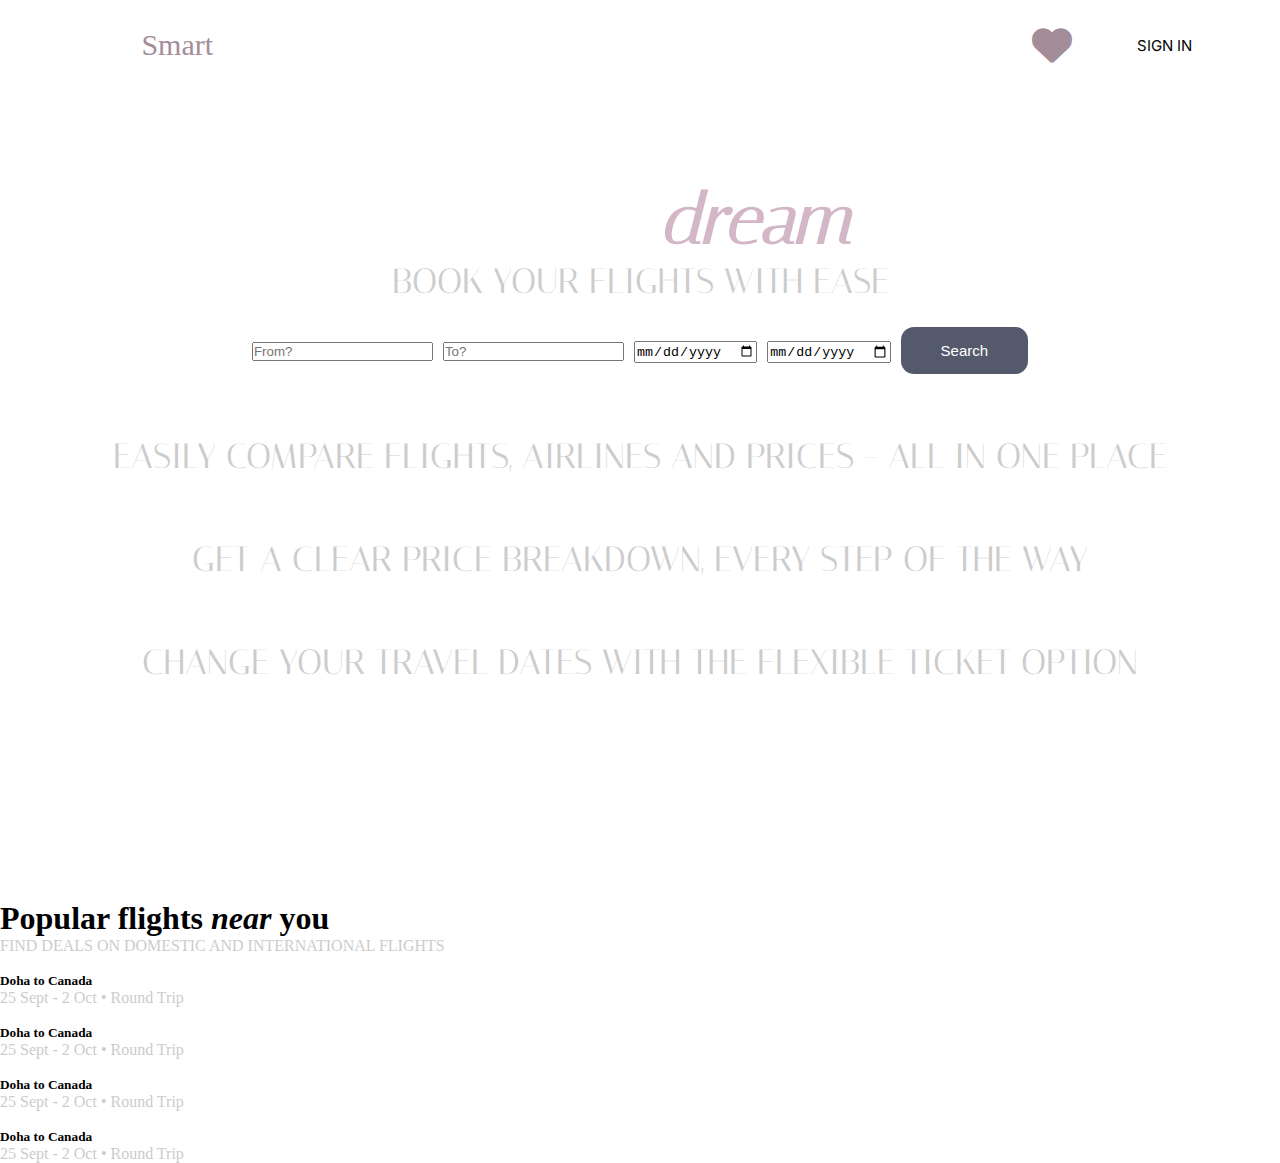
==== indexCSS.html @ c1a7bb24 "Added index.html but it's CSS and need to fix the picture layout" ====
<!DOCTYPE html>
<html lang="en">
<head>
    <meta charset="UTF-8">
    <meta name="viewport" content="width=device-width, initial-scale=1.0">
    <link rel="stylesheet" href="style.css">
    <link rel="stylesheet" href="https://cdnjs.cloudflare.com/ajax/libs/font-awesome/6.6.0/css/all.min.css">
    <title>TravelSmart</title>
</head>
<body>
    <!---------------------------------------Home Section--------------------------------------------------->

    <div class="main-container">
        <!--          Start of Navigation bar            -->
            <nav>
            <!--Logo-->
                <div class="logo">
                    <h2>Travel<span>Smart</span></h2>
                </div>

                <!--Navigation Links-->
                <div class="nav-links">
                    <a href="#about">ABOUT US</a>
                    <a href="#trip-catalog">TRIP CATALOG</a>
                    <a href="#tour-review">TOUR REVIEW</a>
                    <a href="#contact">CONTACT US</a>
                </div>
                
                <div class="login">
                    <i class="fa-solid fa-heart"></i>
                    <button>SIGN IN</button>
                </div>
            </nav>
            
            <!--Heart side bar and Sign in -->
            <!--            Start of Hero Section            -->
        
            <div class="hero">
                <h1>Discover your next <em><span>dream</span></em> destination
                </h1>
                <p class="sentence">BOOK YOUR FLIGHTS WITH EASE</p>
                <div class="search-bar">
                    <input type="text" placeholder="From?">
                    <input type="text" placeholder="To?">
                    <input type="date" placeholder="Date of Departure">
                    <input type="date" placeholder="Date of Return">
                    <button>Search</button>
                </div>
                
                <div class="about1">
                    <div class="gradient">
                        <div class="columns">
                            <div class="column1">
                                <h2>Search a huge selection</h2>
                                <p>EASILY COMPARE FLIGHTS, AIRLINES AND PRICES - ALL IN ONE PLACE</p>
                            </div>
                            <div class="column2">
                                <h2>Pay no hidden fees</h2>
                                <p>GET A CLEAR PRICE BREAKDOWN, EVERY STEP OF THE WAY</p>
                            </div>
                            <div class="column3">
                                <h2>Get more flexibility</h2>
                                <p>CHANGE YOUR TRAVEL DATES WITH THE FLEXIBLE TICKET OPTION</p>
                            </div>
                        </div>
                    </div>

                </div>
            </div>
            <!--           End of Hero Section            --> 
        </div>
        <!--          End of Navigation Bar          -->
    </div>


<!--- I need help with this ------>

    <div class="popular-flights">
        <h1>Popular flights <em><span>near</span></em> you</h1>
        <p>FIND DEALS ON DOMESTIC AND INTERNATIONAL FLIGHTS</p>

        <div class="gallery">

            <div class="popular-flights-imgs">
                <a href="">
                    <img src="assets/imgs/Canada 1.jpg" alt="">
                </a>
                <h5>Doha to Canada</h5>
                <p>25 Sept - 2 Oct • Round Trip</p> 
            </div>
    
            <div class="popular-flights-imgs">
                <a href="">
                    <img src="assets/imgs/Canada 1.jpg" alt="">
                </a>
                <h5>Doha to Canada</h5>
                <p>25 Sept - 2 Oct • Round Trip</p> 
            </div>
    
            <div class="popular-flights-imgs">
                <a href="">
                    <img src="assets/imgs/Canada 1.jpg" alt="">
                </a>
                <h5>Doha to Canada</h5>
                <p>25 Sept - 2 Oct • Round Trip</p> 
            </div>
    
            <div class="popular-flights-imgs">
                <a href="">
                    <img src="assets/imgs/Canada 1.jpg" alt="">
                </a>
                <h5>Doha to Canada</h5>
                <p>25 Sept - 2 Oct • Round Trip</p> 
            </div>

        </div>
    </div>

</body>
</html>
---- style.css ----
@import url('https://fonts.googleapis.com/css2?family=Italiana&display=swap');
@import url('https://fonts.googleapis.com/css2?family=Inria+Serif:ital,wght@0,300;0,400;0,700;1,300;1,400;1,700&family=Italiana&display=swap');
@import url('https://fonts.googleapis.com/css2?family=Inria+Serif:ital,wght@0,300;0,400;0,700;1,300;1,400;1,700&family=Inter:ital,opsz,wght@0,14..32,100..900;1,14..32,100..900&family=Italiana&display=swap');

*{
    margin: 0;
    padding: 0;
    outline: none;
    box-sizing: border-box;
}

:root{
    --pink: #A38D99;
    --light-pink: #d3b7c6;
    --blue: #545A6B;
    --font1: Italiana;
    --font2: Inria;
    --font3: Inter;
}
.main-container{
    width: 100%;
    height: 100vh;
    background-image: url(assets/imgs/pexels-eberhardgross-572897.jpg);
    background-size: cover;
    background-position: center;
}

html{scroll-behavior: smooth;}
a{text-decoration: none;}
p{color: #ccc;}
img{object-fit: cover;}

nav{
    display: flex;
    justify-content: space-around;
    padding-top: 20px;
}
nav .logo h2, .logo span{
    padding: 8px;
    font-size: 30px;
    font-family: var(--font2);
    font-weight: 100;
}
.logo h2{color: #FFFFFF;}
.logo span{color: var(--pink);}

 nav .nav-links{
    display: flex;
    align-items: center;
    justify-content: center;
    padding: 8px 20px;
    gap: 55px;
}

nav .nav-links a{
    color: #FFFFFF;
    transition: all 0.3s ease;
    font-family: var(--font3);
}

nav .nav-links a:hover{
    color: var(--pink);
}

nav .login{
    display: flex;
    gap: 25px;
    align-items: center;
}
nav .login button{
    padding: 15px 40px;
    border: none;
    outline: none;
    background-color: rgba(255, 255, 255, 0.5);
    border-radius: 13px;
    cursor: pointer;
    transition: 0.3s ease;
    font-size: 15px;
    font-family: var(--font3);
}

nav .login button:hover{
    background-color: var(--pink);
    transition: 0.3s ease;
}

nav .login i{
    font-size: 40px;
    color: var(--pink);
}

.hero{
    display: flex;
    justify-content: center;
    flex-direction: column;
    align-items: center;
    text-align: center;
    height: 80vh;
    font-size: 35px;
    font-family: var(--font1);
    color: #FFFFFF;
}

.hero button{
    padding: 15px 40px;
    border: none;
    outline: none;
    background-color: var(--blue);
    border-radius: 13px;
    cursor: pointer;
    margin-top: 25px;
    font-size: 15px;
    color: #FFFFFF;
}

.hero span{
    color: var(--light-pink);
}

.about-container{
    width: 100%;
    height: 100vh;
    background-color: var(--blue);
}
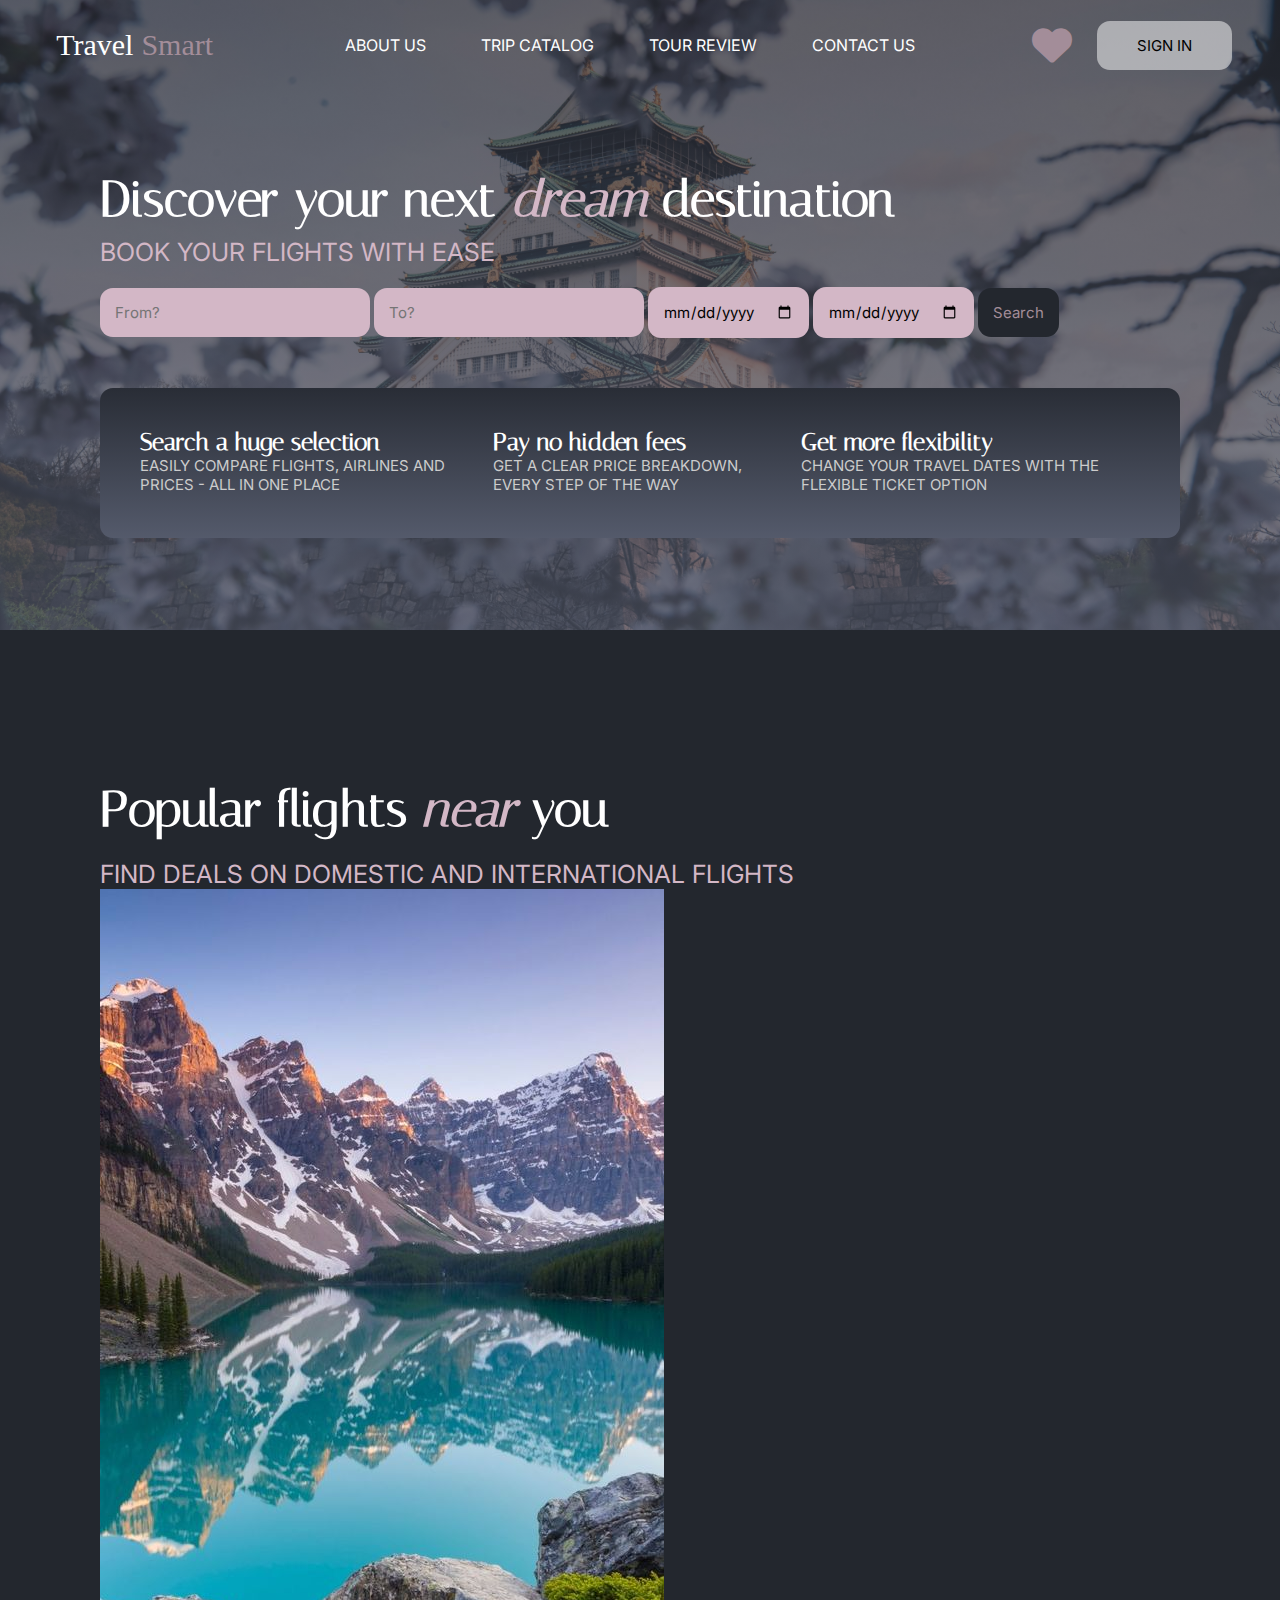
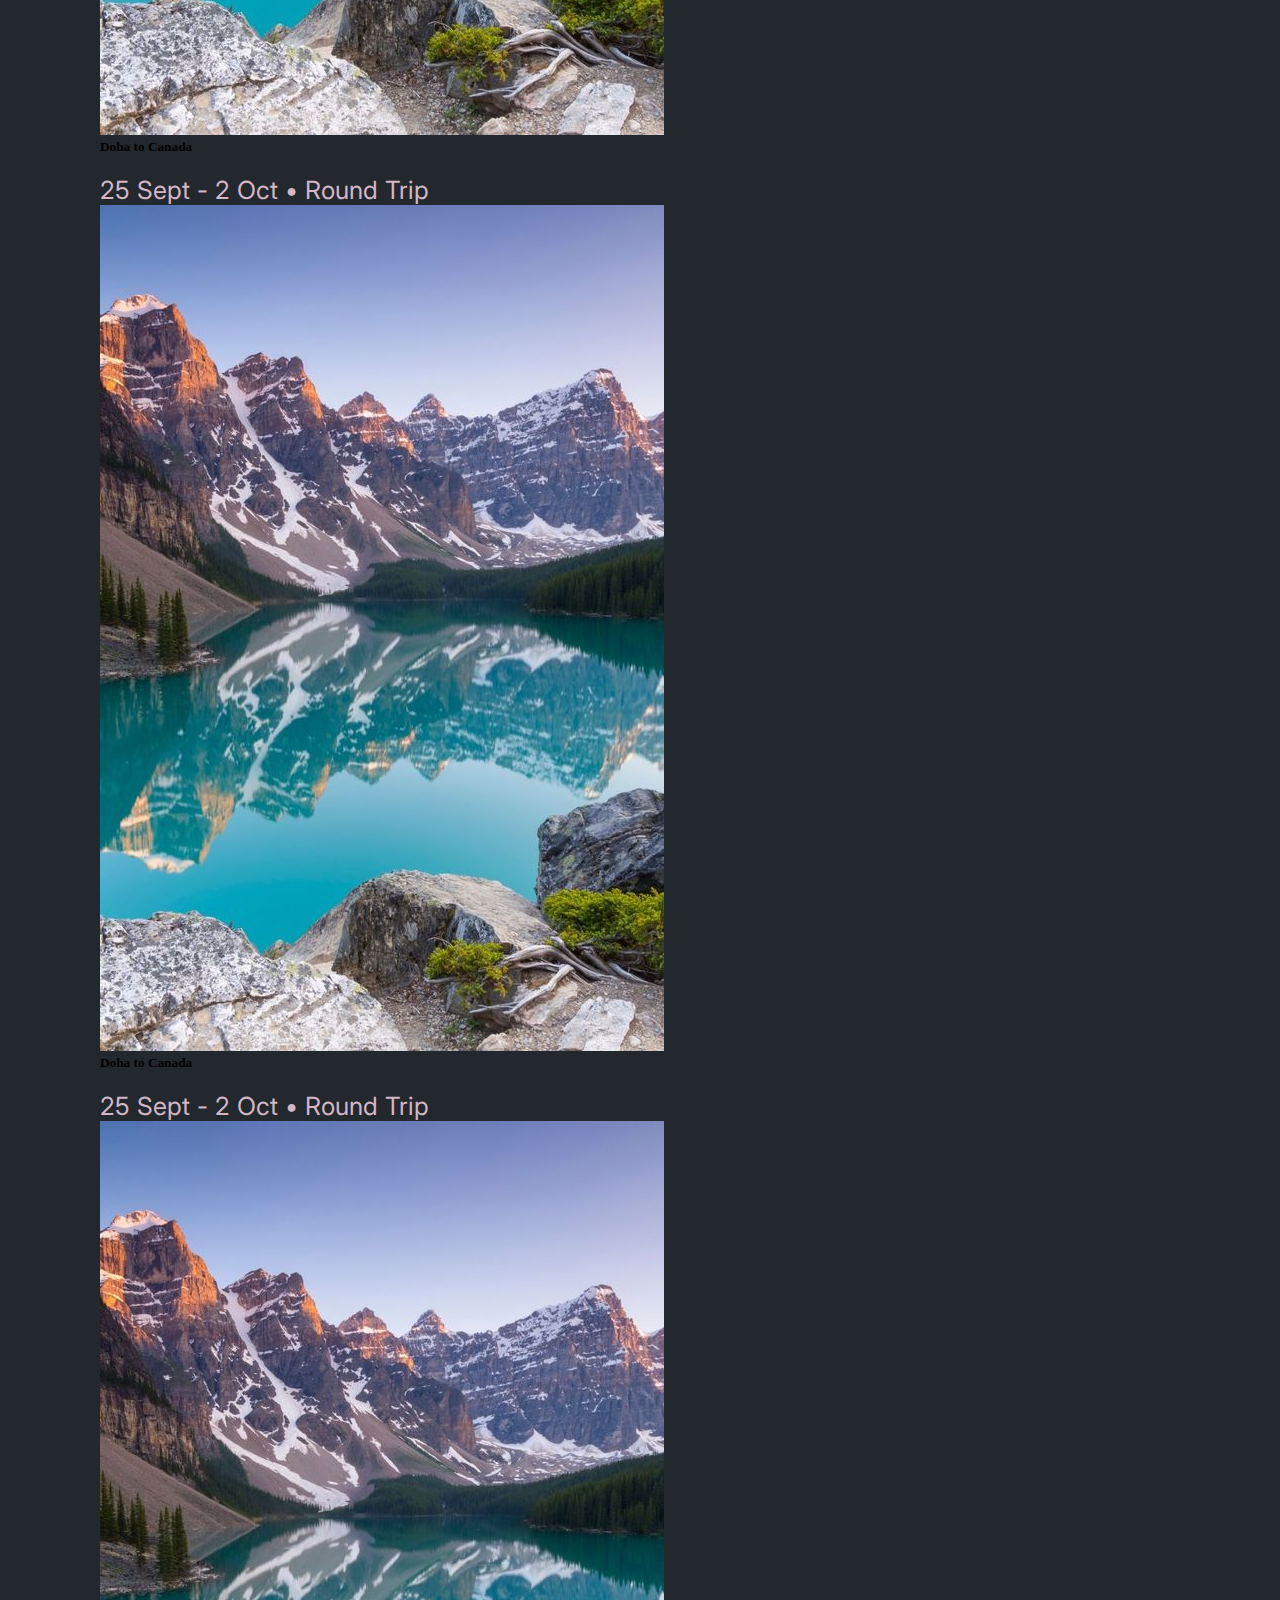
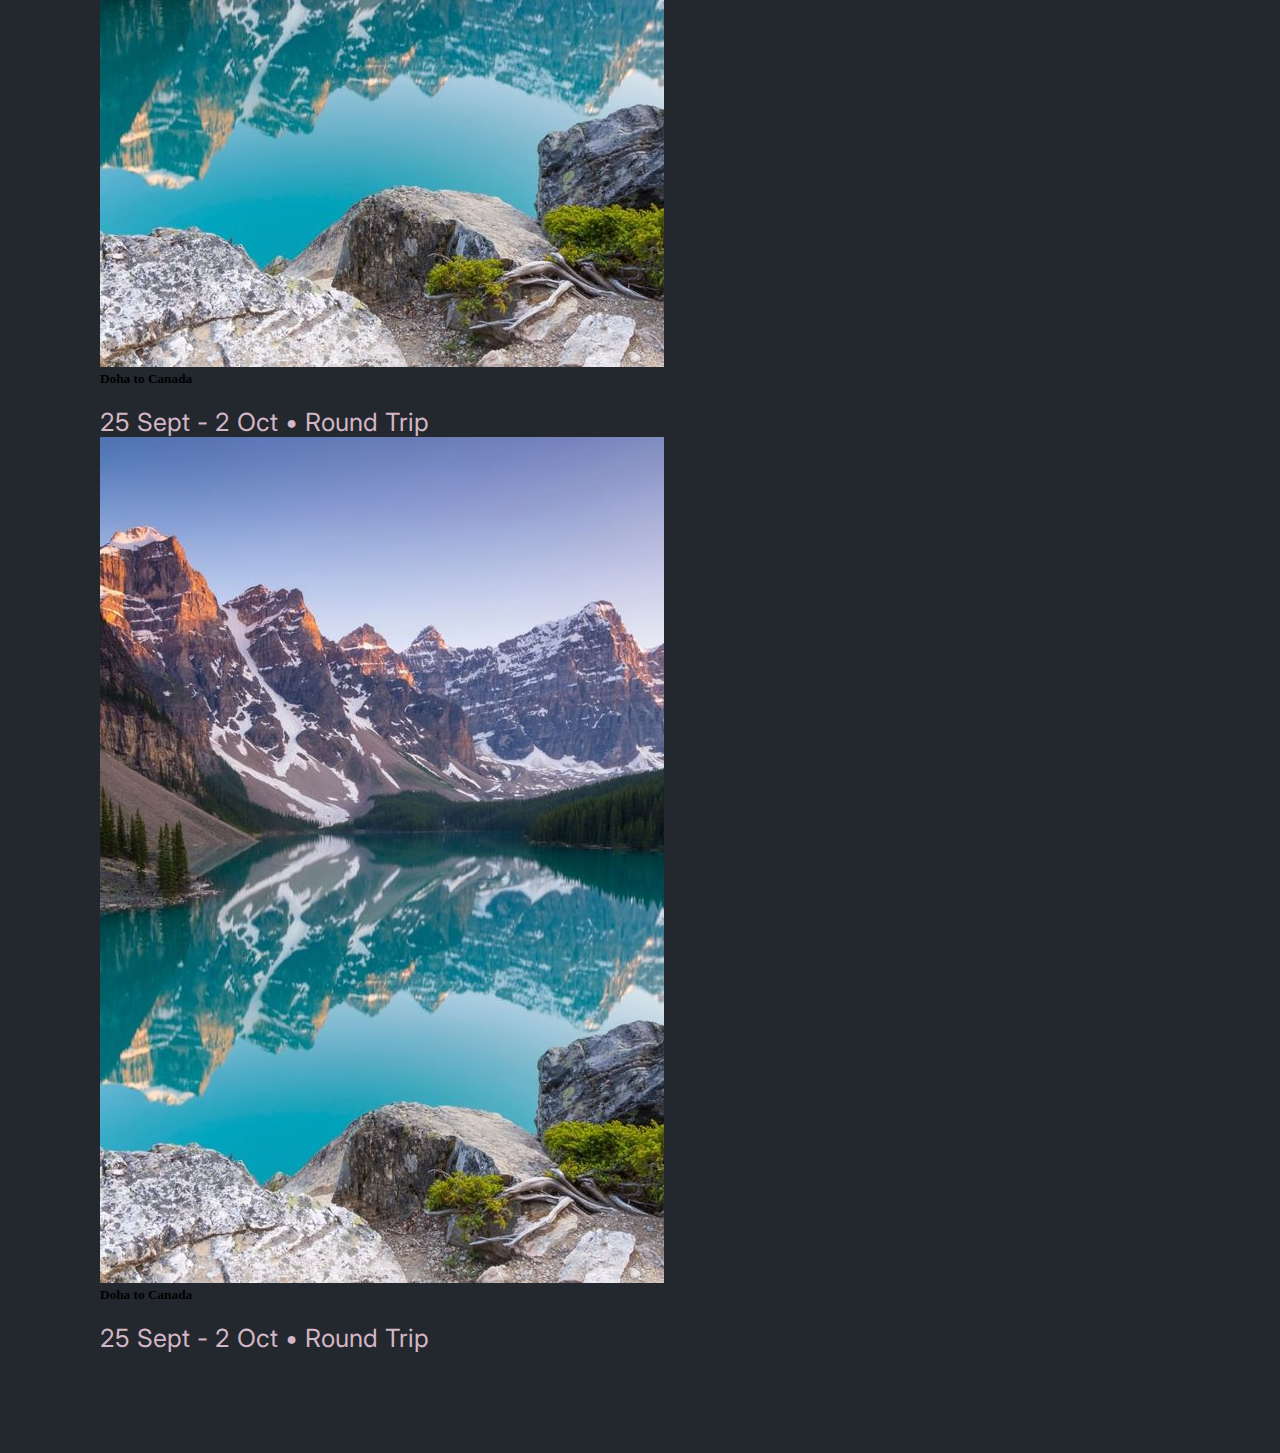
==== commit 2a778a79: "Index html but with CSS" ====
--- a/indexCSS.html
+++ b/indexCSS.html
@@ -83,7 +83,7 @@
 
             <div class="popular-flights-imgs">
                 <a href="">
-                    <img src="assets/imgs/Canada 1.jpg" alt="">
+                    <img src="assets/imgs/Canada-1.jpg" alt="">
                 </a>
                 <h5>Doha to Canada</h5>
                 <p>25 Sept - 2 Oct • Round Trip</p> 
@@ -91,7 +91,7 @@
     
             <div class="popular-flights-imgs">
                 <a href="">
-                    <img src="assets/imgs/Canada 1.jpg" alt="">
+                    <img src="assets/imgs/Canada-1.jpg" alt="">
                 </a>
                 <h5>Doha to Canada</h5>
                 <p>25 Sept - 2 Oct • Round Trip</p> 
@@ -99,7 +99,7 @@
     
             <div class="popular-flights-imgs">
                 <a href="">
-                    <img src="assets/imgs/Canada 1.jpg" alt="">
+                    <img src="assets/imgs/Canada-1.jpg" alt="">
                 </a>
                 <h5>Doha to Canada</h5>
                 <p>25 Sept - 2 Oct • Round Trip</p> 
@@ -107,7 +107,7 @@
     
             <div class="popular-flights-imgs">
                 <a href="">
-                    <img src="assets/imgs/Canada 1.jpg" alt="">
+                    <img src="assets/imgs/Canada-1.jpg" alt="">
                 </a>
                 <h5>Doha to Canada</h5>
                 <p>25 Sept - 2 Oct • Round Trip</p> 
--- a/style.css
+++ b/style.css
@@ -12,15 +12,15 @@
 :root{
     --pink: #A38D99;
     --light-pink: #d3b7c6;
-    --blue: #545A6B;
+    --blue: #23272E;
     --font1: Italiana;
     --font2: Inria;
     --font3: Inter;
 }
 .main-container{
     width: 100%;
-    height: 100vh;
-    background-image: url(assets/imgs/pexels-eberhardgross-572897.jpg);
+    height: 70vh;
+    background: linear-gradient(to top, rgb(84, 90, 107, 0.7), rgb(41, 45, 54, 0.7)),  url(assets/imgs/pexels-satoshi-4058530.jpg);
     background-size: cover;
     background-position: center;
 }
@@ -90,32 +90,93 @@
 }
 
 .hero{
-    display: flex;
-    justify-content: center;
-    flex-direction: column;
-    align-items: center;
-    text-align: center;
-    height: 80vh;
-    font-size: 35px;
+    padding: 100px;
+
+}
+
+.hero h1{
     font-family: var(--font1);
     color: #FFFFFF;
+    font-size: 50px;
 }
 
-.hero button{
-    padding: 15px 40px;
+span{
+    color: var(--light-pink);
+}
+
+.hero .sentence{
+    font-family: var(--font3);
+    color: var(--light-pink);
+    padding-top: 8px;
+    font-size: 25px;
+}
+
+.search-bar{padding-top: 20px;}
+.search-bar input, .search-bar button{
+    padding: 15px;
     border: none;
     outline: none;
+    background-color: var(--light-pink);
+    border-radius: 13px;
+    font-size: 15px;
+    font-family: var(--font3);
+    
+}
+.search-bar button{
     background-color: var(--blue);
-    border-radius: 13px;
-    cursor: pointer;
-    margin-top: 25px;
-    font-size: 15px;
-    color: #FFFFFF;
+    color: #A38D99;
 }
 
-.hero span{
+.gradient{
+    background: linear-gradient(to top, rgb(84, 90, 107), rgb(41, 45, 54));
+    margin-top: 50px;
+    height: 150px;
+    z-index: 1;
+    position: relative;
+    border-radius: 13px;
+}
+
+.columns{
+    display: flex;
+    padding: 40px;
+
+}
+.columns h2{
+    color: #FFFFFF;
+    font-family: var(--font1);
+}
+
+.columns p{
+    font-family: var(--font3);
+    padding-right: 30px;
+    font-size: 15px;
+}
+
+.popular-flights{
+    padding: 100px;
+    padding-top: 150px;
+    background-color: var(--blue);
+}
+
+.popular-flights h1{
+    color: #FFFFFF;
+    font-family: var(--font1);
+    font-size: 50px;
+}
+
+
+.popular-flights p{
     color: var(--light-pink);
+    padding-top: 20px;
+    font-family: var(--font3);
+    font-size: 25px;
 }
+
+.popular-flights-imgs{
+    display: inline-block;
+    height: auto;
+}
+
 
 .about-container{
     width: 100%;
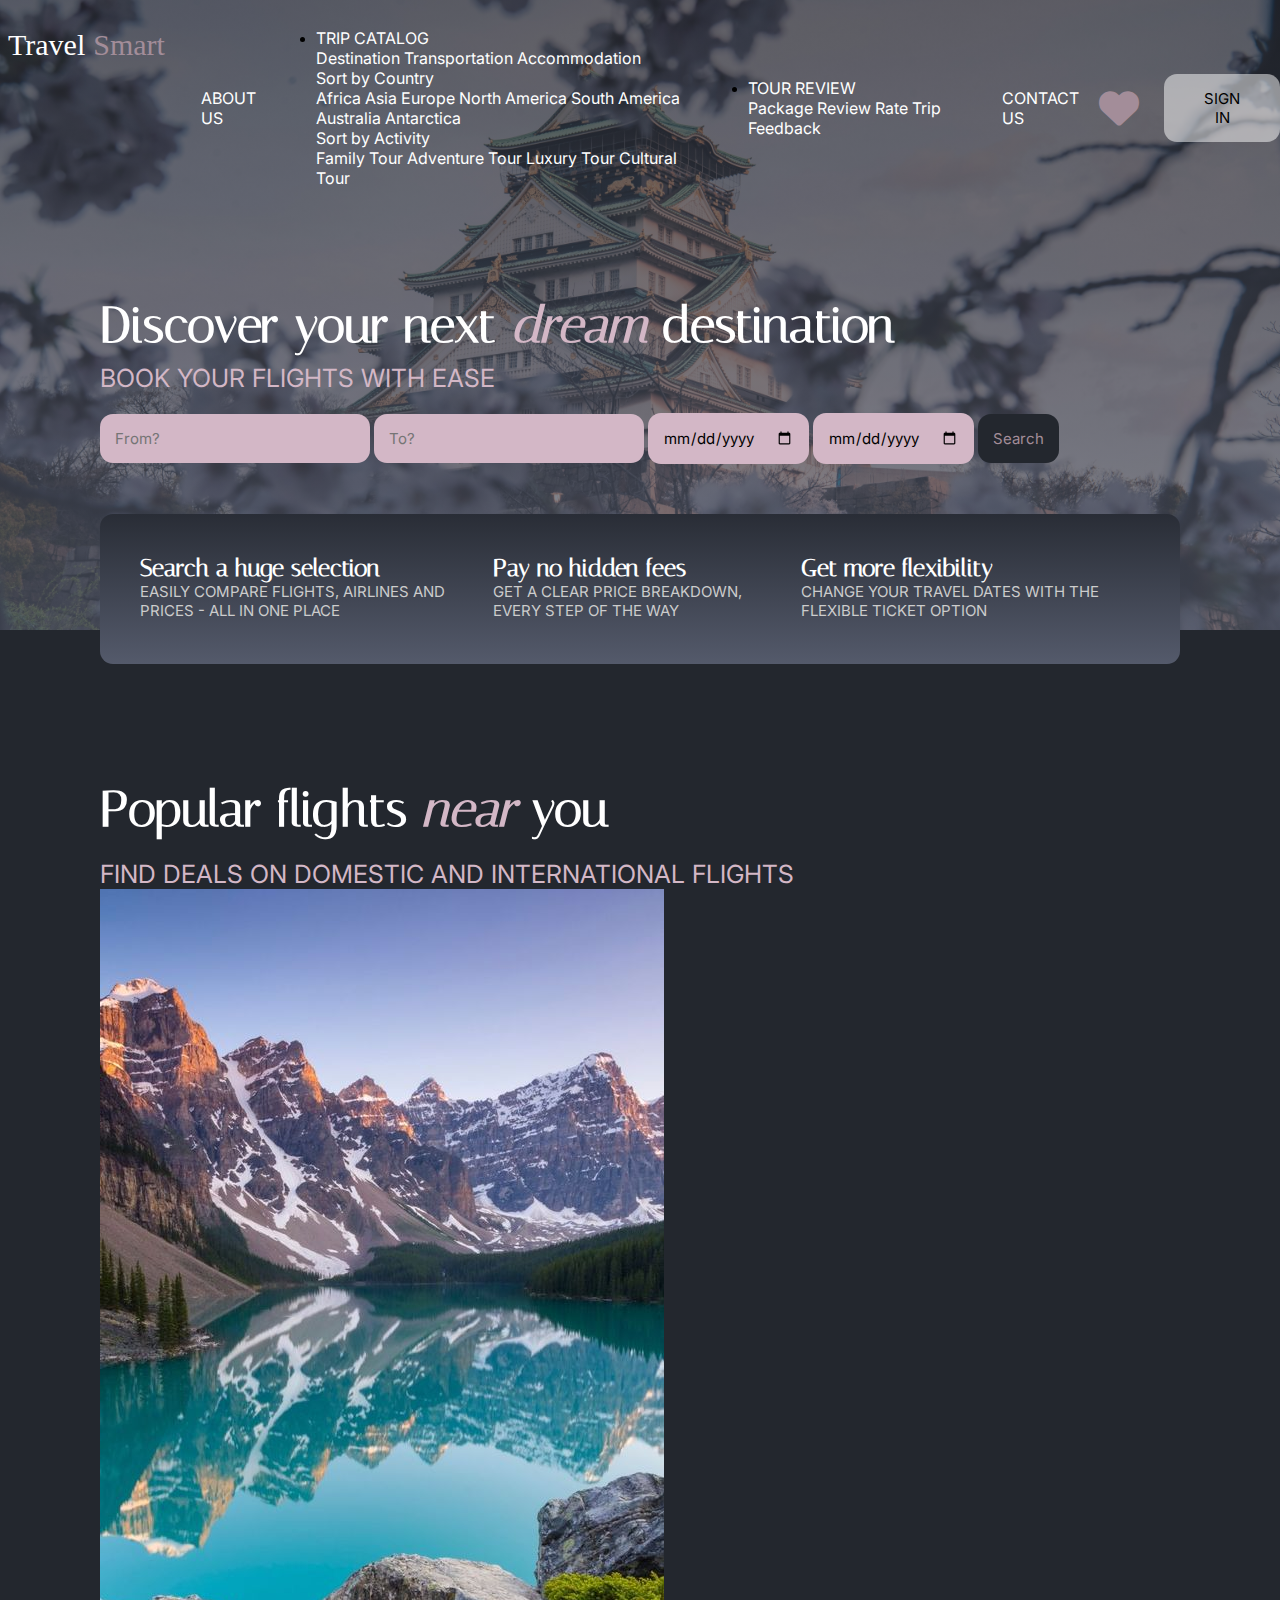
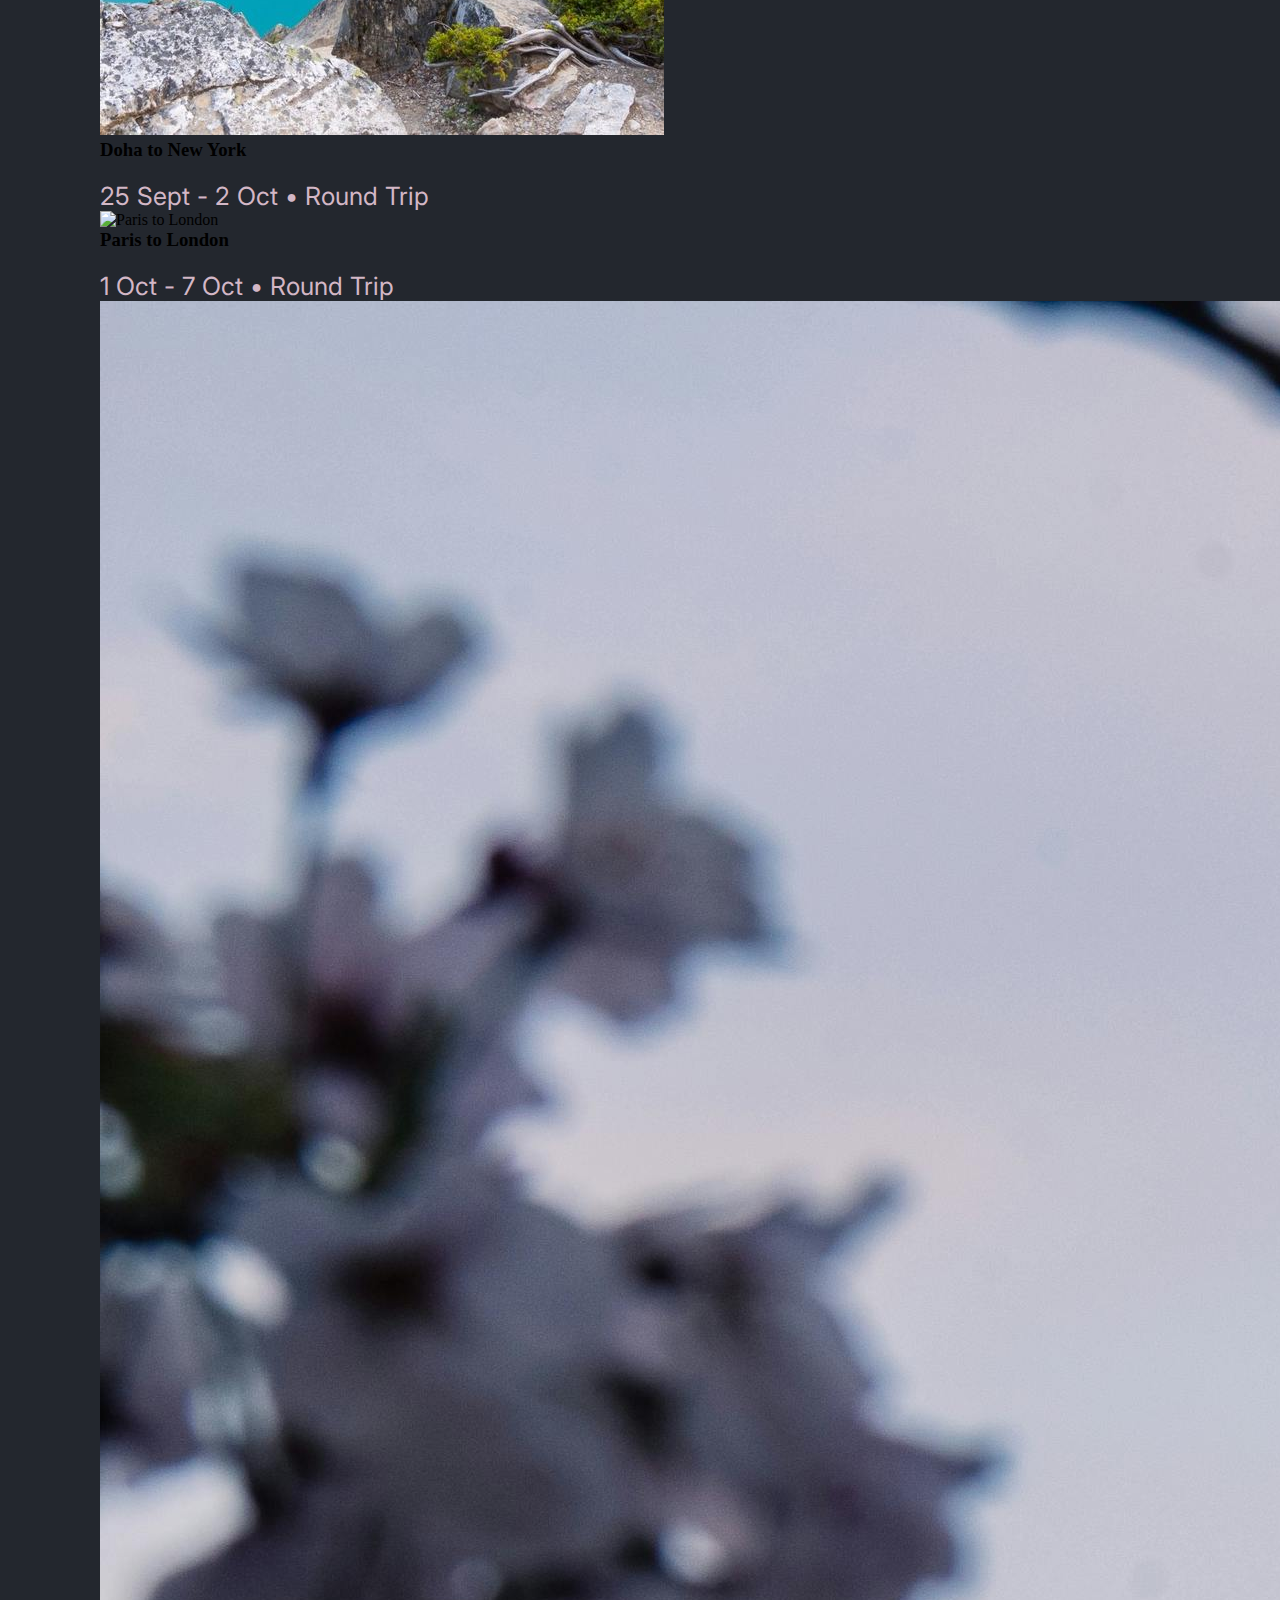
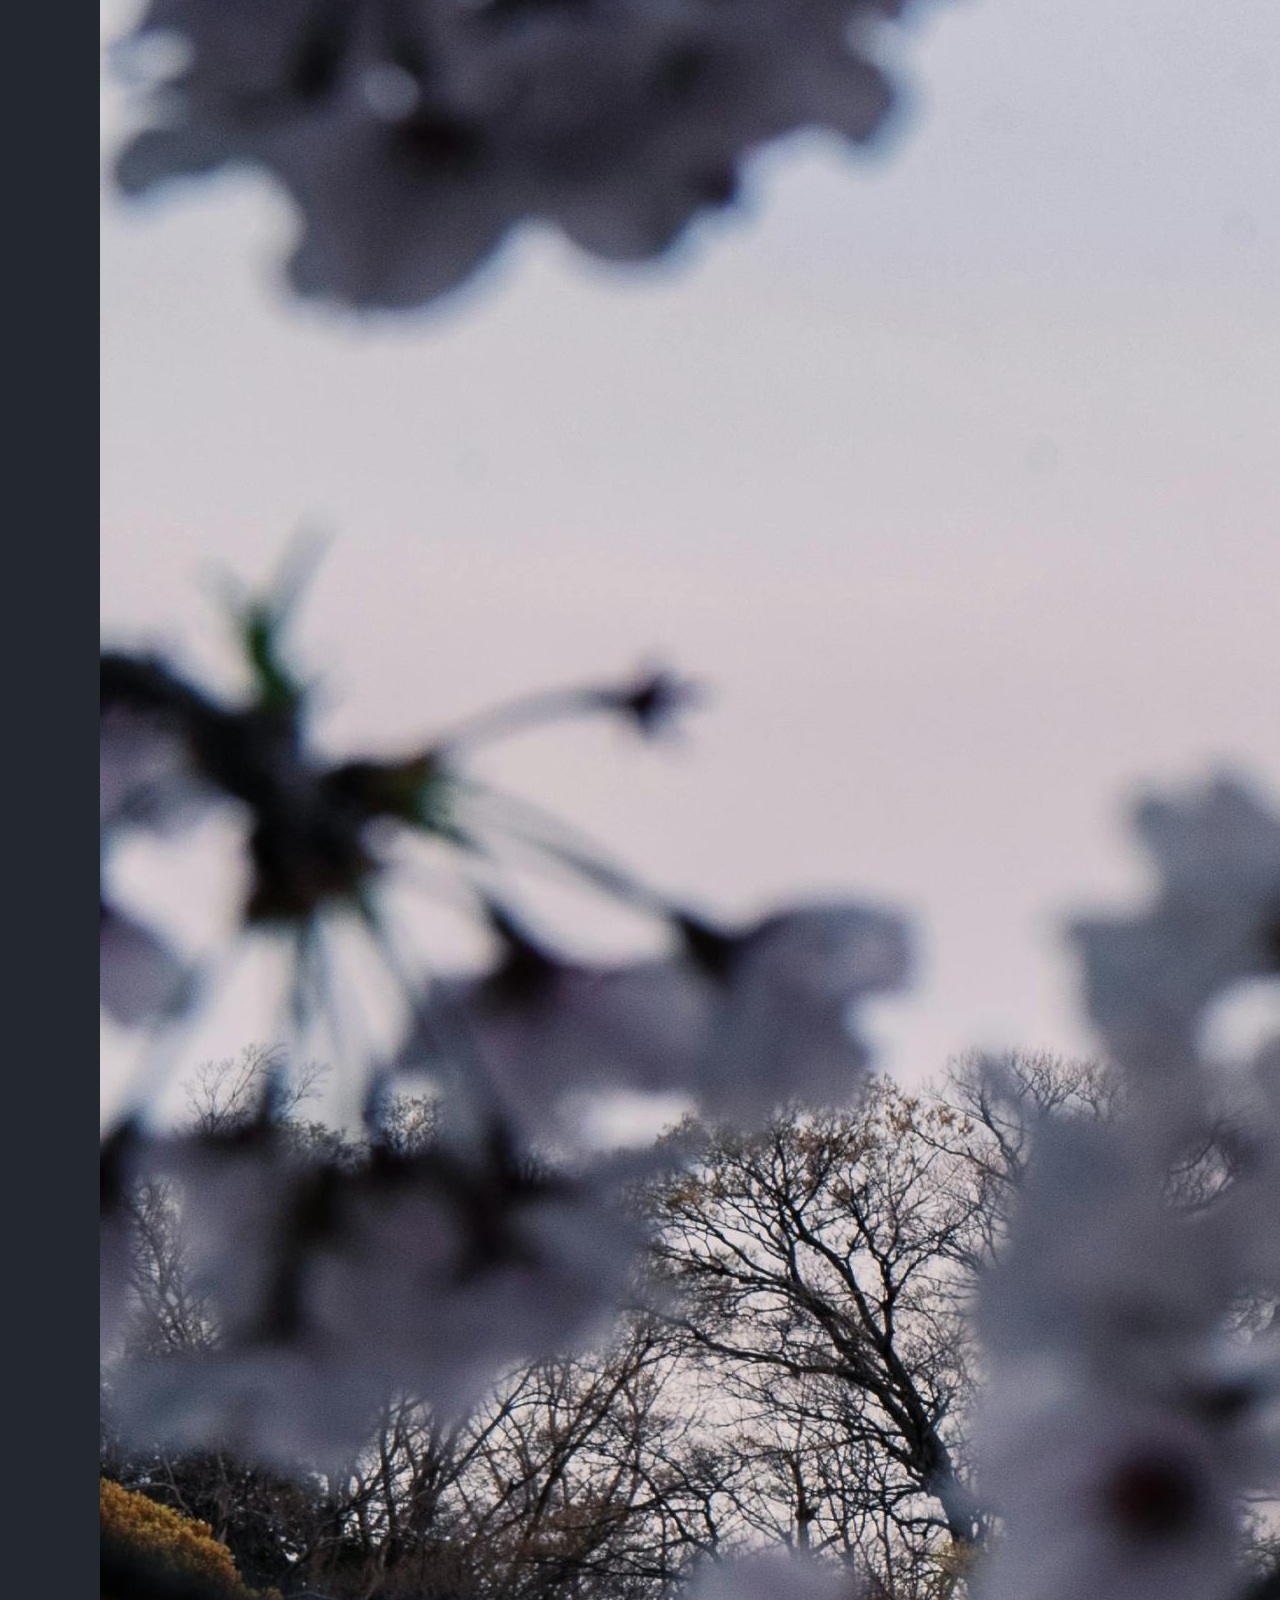
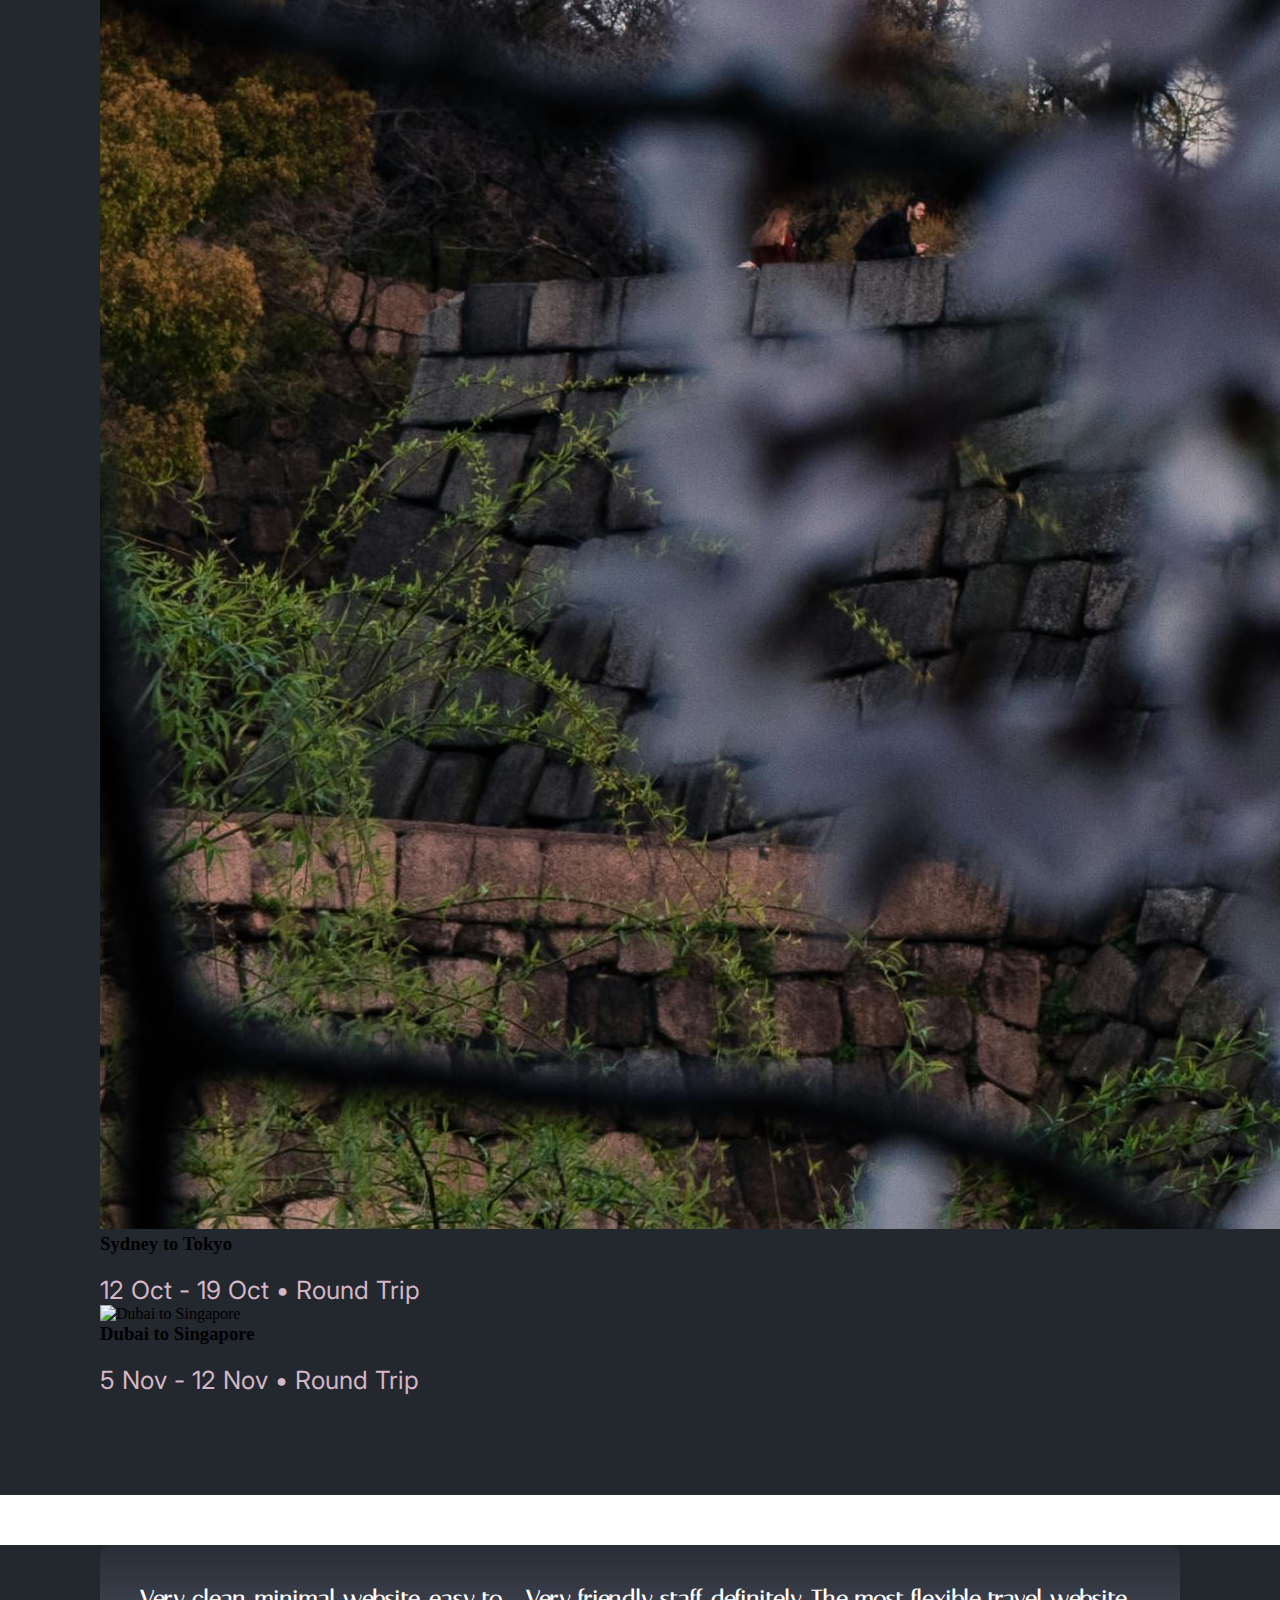
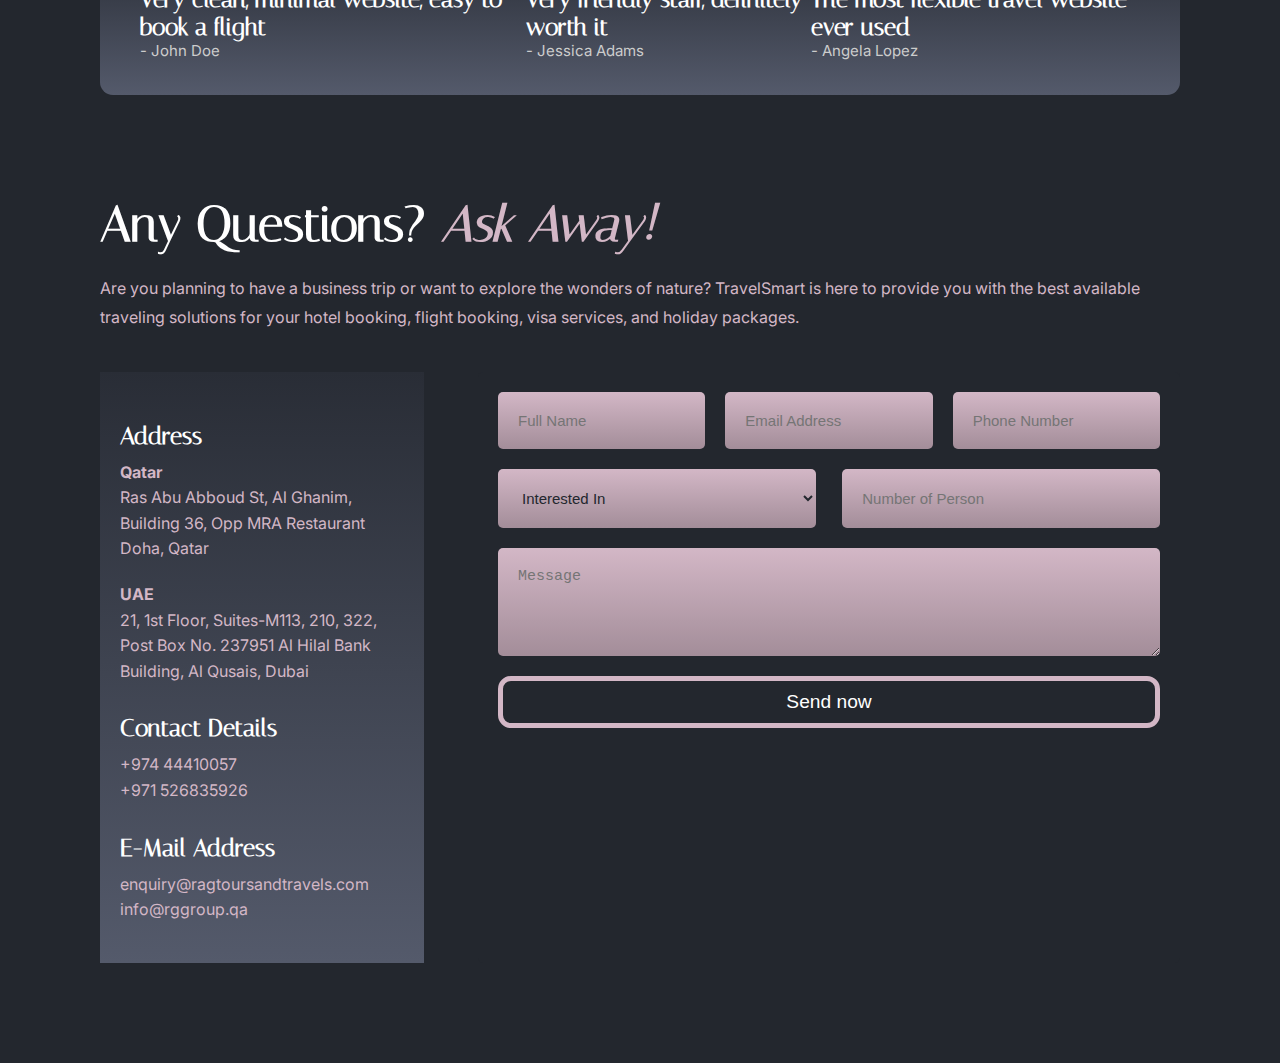
==== commit ba5b39a2: "Fixed Drop Down menu not working" ====
--- a/indexCSS.html
+++ b/indexCSS.html
@@ -21,8 +21,47 @@
                 <!--Navigation Links-->
                 <div class="nav-links">
                     <a href="#about">ABOUT US</a>
-                    <a href="#trip-catalog">TRIP CATALOG</a>
-                    <a href="#tour-review">TOUR REVIEW</a>
+                    <li class="dropdown">
+                        <!-- TRIP CATALOG with dropdown -->
+                        <a href="#" class="dropbtn">TRIP CATALOG</a>
+                        <div class="dropdown-content">
+                            <a href="#">Destination</a>
+                            <a href="#">Transportation</a>
+                            <a href="#">Accommodation</a>
+                            <!-- Sort by Country Dropdown -->
+                            <div class="sub-dropdown">
+                                <a href="#">Sort by Country</a>
+                                <div class="sub-dropdown-content">
+                                    <a href="#">Africa</a>
+                                    <a href="#">Asia</a>
+                                    <a href="#">Europe</a>
+                                    <a href="#">North America</a>
+                                    <a href="#">South America</a>
+                                    <a href="#">Australia</a>
+                                    <a href="#">Antarctica</a>
+                                </div>
+                            </div>
+                            <!-- Sort by Activity Dropdown -->
+                            <div class="sub-dropdown">
+                                <a href="#">Sort by Activity</a>
+                                <div class="sub-dropdown-content">
+                                    <a href="#">Family Tour</a>
+                                    <a href="#">Adventure Tour</a>
+                                    <a href="#">Luxury Tour</a>
+                                    <a href="#">Cultural Tour</a>
+                                </div>
+                            </div>
+                        </div>
+                    </li>
+                    <li class="dropdown">
+                        <a href="#tour-review" class="dropbtn">TOUR REVIEW</a>
+                        <div class="dropdown-content">
+                            <a href="#package-review">Package Review</a>
+                            <a href="#rate-trip">Rate Trip</a>
+                            <a href="#feedback">Feedback</a>
+                        </div>
+
+                    </li>
                     <a href="#contact">CONTACT US</a>
                 </div>
                 
@@ -64,8 +103,9 @@
                             </div>
                         </div>
                     </div>
-
-                </div>
+                </div>
+
+
             </div>
             <!--           End of Hero Section            --> 
         </div>
@@ -73,48 +113,129 @@
     </div>
 
 
-<!--- I need help with this ------>
 
     <div class="popular-flights">
         <h1>Popular flights <em><span>near</span></em> you</h1>
         <p>FIND DEALS ON DOMESTIC AND INTERNATIONAL FLIGHTS</p>
 
-        <div class="gallery">
-
-            <div class="popular-flights-imgs">
-                <a href="">
-                    <img src="assets/imgs/Canada-1.jpg" alt="">
-                </a>
-                <h5>Doha to Canada</h5>
-                <p>25 Sept - 2 Oct • Round Trip</p> 
-            </div>
-    
-            <div class="popular-flights-imgs">
-                <a href="">
-                    <img src="assets/imgs/Canada-1.jpg" alt="">
-                </a>
-                <h5>Doha to Canada</h5>
-                <p>25 Sept - 2 Oct • Round Trip</p> 
-            </div>
-    
-            <div class="popular-flights-imgs">
-                <a href="">
-                    <img src="assets/imgs/Canada-1.jpg" alt="">
-                </a>
-                <h5>Doha to Canada</h5>
-                <p>25 Sept - 2 Oct • Round Trip</p> 
-            </div>
-    
-            <div class="popular-flights-imgs">
-                <a href="">
-                    <img src="assets/imgs/Canada-1.jpg" alt="">
-                </a>
-                <h5>Doha to Canada</h5>
-                <p>25 Sept - 2 Oct • Round Trip</p> 
-            </div>
-
-        </div>
-    </div>
+        <div class="gallery-container">
+    
+            <div class="gallery">
+                <!-- First Image -->
+                <div class="gallery-item">
+                    <img src="assets/imgs/Canada-1.jpg" alt="Doha to New York">
+                    <h3>Doha to New York</h3>
+                    <p>25 Sept - 2 Oct • Round Trip</p>
+                </div>
+    
+                <!-- Second Image -->
+                <div class="gallery-item">
+                    <img src="assets/imgs/pexels-eberhardgross-572897.jpg" alt="Paris to London">
+                    <h3>Paris to London</h3>
+                    <p>1 Oct - 7 Oct • Round Trip</p>
+                </div>
+    
+                <!-- Third Image -->
+                <div class="gallery-item">
+                    <img src="assets/imgs/pexels-satoshi-4058530.jpg" alt="Sydney to Tokyo">
+                    <h3>Sydney to Tokyo</h3>
+                    <p>12 Oct - 19 Oct • Round Trip</p>
+                </div>
+    
+                <!-- Fourth Image -->
+                <div class="gallery-item">
+                    <img src="assets/imgs/pexels-eberhardgross-572897.jpg" alt="Dubai to Singapore">
+                    <h3>Dubai to Singapore</h3>
+                    <p>5 Nov - 12 Nov • Round Trip</p>
+                </div>
+            </div>
+        </div>
+            
+   
+          
+    </div>
+
+
+    <div class="reviews">
+        <div class="about1">
+            <div class="gradient">
+                <div class="columns">
+                    <div class="column1">
+                        <h2>Very clean, minimal website, easy to book a flight</h2>
+                        <p>- John Doe</p>
+                    </div>
+                    <div class="column2">
+                        <h2>Very friendly staff, definitely worth it</h2>
+                        <p>- Jessica Adams</p>
+                    </div>
+                    <div class="column3">
+                        <h2>The most flexible travel website ever used</h2>
+                        <p>- Angela Lopez</p>
+                    </div>
+                </div>
+            </div>
+        </div>
+    </div>
+
+
+     <!-- Contact Section -->
+     <div class="contact-section">
+        <h1>Any Questions? <em><span>Ask Away!</span></em> </h1>
+        <p>
+            Are you planning to have a business 
+            trip or want to explore the wonders of nature? Travel<span>Smart</span>
+            is here to provide you with the best available traveling solutions for 
+            your hotel booking, flight booking, visa services, and holiday packages.
+        </p>
+
+        <div class="container">
+            <!-- Left section (Address and Contact Details) -->
+            <div class="contact-details">
+                <div class="address">
+                    <h3>Address</h3>
+                    <p><strong>Qatar</strong><br>
+                    Ras Abu Abboud St, Al Ghanim, Building 36, Opp MRA Restaurant Doha, Qatar</p>
+                    <p><strong>UAE</strong><br>
+                    21, 1st Floor, Suites-M113, 210, 322, Post Box No. 237951 Al Hilal Bank Building, Al Qusais, Dubai</p>
+                </div>
+                
+                <div class="contact-info">
+                    <h3>Contact Details</h3>
+                    <p>+974 44410057<br>+971 526835926</p>
+                </div>
+
+                <div class="email-info">
+                    <h3>E-Mail Address</h3>
+                    <p>enquiry@ragtoursandtravels.com<br>info@rggroup.qa</p>
+                </div>
+            </div>
+
+            <!-- Right section (Contact Form) -->
+            <div class="contact-form">
+                <form action="#">
+                    <div class="form-row">
+                        <input type="text" placeholder="Full Name" class="form-control">
+                        <input type="email" placeholder="Email Address" class="form-control">
+                        <input type="text" placeholder="Phone Number" class="form-control">
+                    </div>
+                    <div class="form-row">
+                        <select class="form-control">
+                            <option value="">Interested In</option>
+                            <option value="option1">Option 1</option>
+                            <option value="option2">Option 2</option>
+                        </select>
+                        <input type="text" placeholder="Number of Person" class="form-control">
+                    </div>
+                    <div class="form-row">
+                        <textarea placeholder="Message" class="form-control" rows="4"></textarea>
+                    </div>
+                    <button type="submit" class="submit-btn">Send now</button>
+                </form>
+            </div>
+        </div>
+    </div>
+
+    
 
 </body>
 </html>
--- a/style.css
+++ b/style.css
@@ -177,9 +177,143 @@
     height: auto;
 }
 
-
-.about-container{
+/*.hero{
+    display: flex;
+    justify-content: center;
+    flex-direction: column;
+    align-items: center;
+    text-align: center;
+    height: 80vh;
+    width: 1000px;
+    font-size: 25px;
+    font-family: var(--font1);
+    color: #FFFFFF;
+}
+
+.hero button{
+    padding: 15px 40px;
+    border: none;
+    outline: none;
+    background-color: var(--blue);
+    border-radius: 13px;
+    cursor: pointer;
+    margin-top: 25px;
+    font-size: 15px;
+    color: #FFFFFF;
+}
+
+.hero span{
+    color: var(--light-pink);
+}
+*/
+
+.reviews{
+    padding: 0px 100px 0px 100px;
+    background-color: var(--blue)
+}
+
+
+.contact-us{
     width: 100%;
     height: 100vh;
     background-color: var(--blue);
 }
+
+.contact-section {
+    width: 100%;
+    padding: 100px;
+    background-color: var(--blue);
+
+}
+
+.contact-section h1 {
+    font-size: 2.5em;
+    color: #FFFFFF;
+    margin-bottom: 20px;
+    font-family: var(--font1);
+    font-size: 50px;
+}
+
+.contact-section h3 {
+    font-size: 1.5em;
+    color: #ffffff;
+    margin-top: 30px;
+    margin-bottom: 10px;
+    font-family: var(--font1);
+}
+
+.contact-section p {
+    line-height: 1.8;
+    margin-bottom: 20px;
+    font-family: var(--font3);
+    color: var(--light-pink);
+}
+
+.container {
+    display: flex;
+    justify-content: space-between;
+    margin-top: 40px;
+}
+
+.contact-details {
+    width: 30%;
+    background: linear-gradient(to top, rgb(84, 90, 107), rgb(41, 45, 54));
+    padding: 20px;
+}
+
+.contact-details h3 {
+    margin-bottom: 10px;
+}
+
+.contact-details p {
+    margin-bottom: 20px;
+    line-height: 1.6;
+}
+
+.contact-form {
+    width: 65%;
+    padding: 20px;
+    background-color: var(--blue);
+    border-radius: 5px;
+}
+
+.form-row {
+    display: flex;
+    justify-content: space-between;
+    margin-bottom: 20px;
+    gap: 20px;
+}
+
+.form-control {
+    width: 48%;
+    padding: 10px;
+    border: 13px;
+    border-radius: 5px;
+    padding: 20px;
+    background: linear-gradient(to top, #A38D99, #d3b7c6);
+    color: var(--blue);
+    font-size: 15px;
+}
+
+textarea.form-control {
+    width: 100%;
+}
+
+.submit-btn {
+    background-color: var(--blue);
+    color: white;
+    padding: 10px 20px;
+    border: none;
+    border: 5px solid #d3b7c6;
+    border-radius: 13px;
+    cursor: pointer;
+    width: 100%;
+    text-align: center;
+    font-size: 1.2em;
+    transition: 0.3s ease;
+}
+
+.submit-btn:hover {
+    background-color: var(--pink);
+    transition: 0.3s ease;
+}
